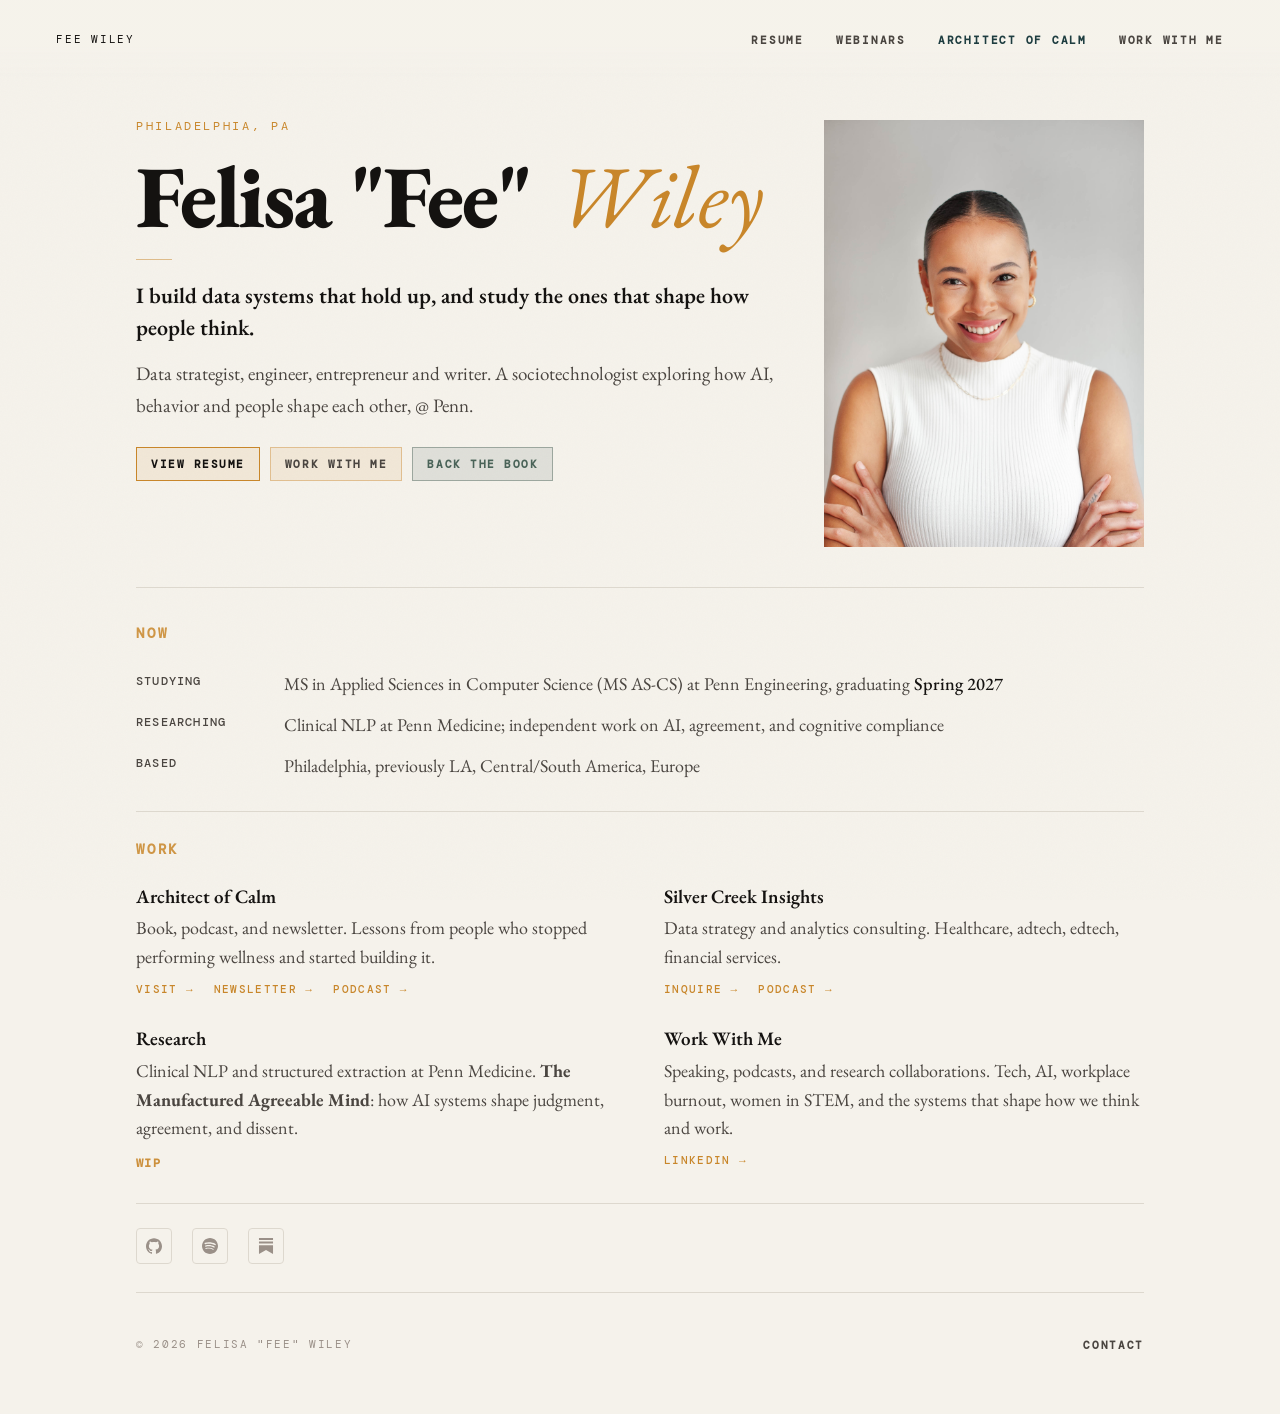
==== index.html @ a9750bcd "Update education to MS AS-CS, Spring 2027 Co-authored-by: Felisa Wiley <felisawiley@users.noreply.gi" ====
<!DOCTYPE html>
<html lang="en">
<head>
<!-- Google tag (gtag.js) -->
<script async src="https://www.googletagmanager.com/gtag/js?id=G-91Y5TKY8RS"></script>
<script>
  window.dataLayer = window.dataLayer || [];
  function gtag(){dataLayer.push(arguments);}
  gtag('js', new Date());

  gtag('config', 'G-91Y5TKY8RS');
</script>
<meta charset="UTF-8">
<meta name="viewport" content="width=device-width, initial-scale=1.0">
<title>Felisa &quot;Fee&quot; Wiley | Data Engineer, Researcher &amp; Author</title>
<meta name="description" content="Felisa &quot;Fee&quot; Wiley builds data systems that hold up and studies how technology shapes judgment. Penn MCIT, clinical NLP research, Architect of Calm, and Silver Creek consulting.">
<meta property="og:site_name" content="Felisa &quot;Fee&quot; Wiley">
<meta property="og:title" content="Felisa &quot;Fee&quot; Wiley">
<meta property="og:description" content="Felisa &quot;Fee&quot; Wiley: data engineer, clinical AI researcher, and author of Architect of Calm. Resume, talks, consulting, and book updates.">
<meta property="og:type" content="website">
<meta property="og:url" content="https://feewiley.co/">
<meta property="og:image" content="https://feewiley.co/assets/images/profile_pic.jpg">
<meta name="twitter:card" content="summary_large_image">
<meta name="twitter:title" content="Felisa &quot;Fee&quot; Wiley">
<meta name="twitter:description" content="Data engineer, clinical AI researcher, and author of Architect of Calm.">
<meta name="twitter:image" content="https://feewiley.co/assets/images/profile_pic.jpg">
<link rel="canonical" href="https://feewiley.co/">
<script>
  if (/\/index\.html$/i.test(location.pathname)) {
    location.replace(location.pathname.replace(/index\.html$/i, '/') + location.search + location.hash);
  }
</script>
<link rel="icon" href="assets/images/favicon.ico" type="image/x-icon">
<link rel="icon" href="assets/images/favicon-32x32.png" sizes="32x32" type="image/png">
<link rel="icon" href="assets/images/favicon-16x16.png" sizes="16x16" type="image/png">
<link rel="apple-touch-icon" href="assets/images/apple-touch-icon.png">
<link rel="icon" href="assets/images/android-chrome-192x192.png" sizes="192x192" type="image/png">
<link rel="icon" href="assets/images/android-chrome-512x512.png" sizes="512x512" type="image/png">
<link href="https://fonts.googleapis.com/css2?family=EB+Garamond:ital,wght@0,400;0,500;0,700;0,800;1,400;1,500&family=DM+Mono:wght@300;400;500&display=swap" rel="stylesheet">
<style>
:root {
  --bg:         #f5f2eb;
  --ink:        #141210;
  --ink-mid:    #4a4540;
  --ink-dim:    #9a9088;
  --amber:      #c8862a;
  --amber-dim:  #b07624;
  --rule:       #ddd8ce;
  --aoc-teal:   #1e3d40;
  --aoc-teal-mid: #2a5254;
  --aoc-cream:  #f0ebe0;
  --aoc-bridge: #4a6358;
}

* { margin: 0; padding: 0; box-sizing: border-box; }
html { scroll-behavior: smooth; }

body {
  background: var(--bg);
  color: var(--ink);
  font-family: 'EB Garamond', serif;
  min-height: 100vh;
}

/* grain */
body::before {
  content: '';
  position: fixed;
  inset: 0;
  background-image: url("data:image/svg+xml,%3Csvg xmlns='http://www.w3.org/2000/svg' width='200' height='200'%3E%3Cfilter id='n'%3E%3CfeTurbulence type='fractalNoise' baseFrequency='0.8' numOctaves='4' stitchTiles='stitch'/%3E%3C/filter%3E%3Crect width='200' height='200' filter='url(%23n)' opacity='0.025'/%3E%3C/svg%3E");
  pointer-events: none;
  z-index: 0;
}

/* ── LAYOUT ── */
.container {
  position: relative;
  z-index: 1;
  max-width: 1120px;
  margin: 0 auto;
  padding: 0 56px;
}

/* ── HERO GRID ── */
.hero-grid {
  display: grid;
  grid-template-columns: 1fr 320px;
  gap: 0 48px;
  align-items: start;
  padding: 120px 0 40px;
  animation: fadeUp 0.7s ease both;
}

.hero-left {
  display: flex;
  flex-direction: column;
}

.hero-right {
  align-self: start;
  padding-top: 0;
}

.hero-photo {
  width: 100%;
  aspect-ratio: 3 / 4;
  object-fit: cover;
  object-position: center top;
  display: block;
}

.hero-photo-caption {
  font-family: 'DM Mono', monospace;
  font-size: 18px;
  letter-spacing: 0.15em;
  text-transform: uppercase;
  color: var(--ink-dim);
  margin-top: 10px;
  opacity: 0.5;
}

/* ── NAV ── */
nav {
  position: fixed;
  top: 0; left: 0; right: 0;
  z-index: 100;
  padding: 28px 56px;
  display: flex;
  justify-content: space-between;
  align-items: center;
  background: linear-gradient(to bottom, rgba(245,242,235,0.95) 60%, transparent);
}

.nav-name {
  font-family: 'DM Mono', monospace;
  font-size: 11px;
  letter-spacing: 0.16em;
  text-transform: uppercase;
  color: var(--ink);
  text-decoration: none;
}

.nav-links {
  display: flex;
  gap: 32px;
  list-style: none;
  align-items: center;
}

.nav-links a {
  font-family: 'DM Mono', monospace;
  font-size: 11px;
  letter-spacing: 0.16em;
  text-transform: uppercase;
  color: var(--ink-mid);
  font-weight: 600;
  text-decoration: none;
  transition: color 0.2s;
}

.nav-links a:hover,
.nav-links a.active { color: var(--amber); }

.nav-links a.nav-aoc {
  color: var(--aoc-teal);
  font-weight: 600;
}

.nav-links a.nav-aoc:hover {
  color: var(--aoc-teal);
}

/* ── HERO ── */


.hero-greeting {
  font-family: 'DM Mono', monospace;
  font-size: 12px;
  letter-spacing: 0.22em;
  text-transform: uppercase;
  color: var(--amber);
  margin-bottom: 24px;
  margin-top: 0;
  line-height: 1;
}

.hero-name {
  font-size: clamp(56px, 8vw, 88px);
  font-weight: 800;
  line-height: 0.9;
  letter-spacing: -0.025em;
  color: var(--ink);
}

.hero-name em {
  display: inline;
  font-weight: 400;
  font-style: italic;
  color: var(--amber);
  margin-left: 0.08em;
  letter-spacing: 0;
}

.hero-rule {
  width: 36px;
  height: 1px;
  background: var(--amber);
  opacity: 0.5;
  margin: 24px 0 20px;
}

.hero-tagline {
  font-size: 22px;
  font-weight: 600;
  line-height: 1.45;
  color: var(--ink);
  max-width: 640px;
  margin-bottom: 14px;
}

.hero-bio {
  font-size: 19px;
  line-height: 1.7;
  color: var(--ink-mid);
  max-width: 680px;
  margin-bottom: 0;
}

.hero-cta {
  display: flex;
  gap: 10px;
  margin-top: 24px;
  flex-wrap: wrap;
  align-items: center;
}

@media (min-width: 880px) {
  .hero-cta { flex-wrap: nowrap; }
}

.hero-btn {
  font-family: 'DM Mono', monospace;
  font-size: 11px;
  font-weight: 600;
  letter-spacing: 0.14em;
  text-transform: uppercase;
  text-decoration: none;
  padding: 9px 14px;
  white-space: nowrap;
  flex-shrink: 0;
  border: 1px solid rgba(200, 134, 42, 0.4);
  background: rgba(200, 134, 42, 0.1);
  color: var(--ink-mid);
  box-shadow: none;
  transition: border-color 0.2s, color 0.2s, background 0.2s, box-shadow 0.2s;
}

.hero-btn-primary {
  border-color: var(--amber);
  color: var(--ink);
}

.hero-btn:not(.hero-btn-aoc):hover {
  background: var(--amber);
  border-color: var(--amber);
  color: var(--bg);
  box-shadow: 0 3px 14px rgba(200, 134, 42, 0.28);
}

.hero-btn-primary:hover {
  background: var(--amber-dim);
  border-color: var(--amber-dim);
  color: var(--bg);
  box-shadow: 0 3px 14px rgba(200, 134, 42, 0.32);
}

.hero-btn-aoc {
  border-color: rgba(74, 99, 88, 0.45);
  background: rgba(30, 61, 64, 0.1);
  color: var(--aoc-bridge);
}

.hero-btn-aoc:hover {
  background: var(--aoc-teal);
  border-color: var(--aoc-teal);
  color: var(--aoc-cream);
  box-shadow: 0 3px 14px rgba(30, 61, 64, 0.35);
}

.work-wip {
  font-family: 'DM Mono', monospace;
  font-size: 12px;
  letter-spacing: 0.12em;
  text-transform: uppercase;
  color: var(--amber);
  font-weight: 600;
  margin-top: 12px;
  opacity: 0.9;
}

/* ── SECTION ── */
section {
  position: relative;
  z-index: 1;
  padding: 28px 0;
  border-top: 1px solid var(--rule);
  animation: fadeUp 0.7s 0.15s ease both;
}

section#now {
  padding-top: 36px;
  padding-bottom: 32px;
}

.section-label {
  font-family: 'DM Mono', monospace;
  font-size: 14px;
  font-weight: 700;
  letter-spacing: 0.2em;
  text-transform: uppercase;
  color: var(--amber);
  margin-bottom: 28px;
  opacity: 0.85;
}

/* ── WORK ── */
.work-grid {
  display: grid;
  grid-template-columns: 1fr 1fr;
  gap: 32px 48px;
}

.work-item {}

.work-title {
  font-size: 19px;
  font-weight: 600;
  color: var(--ink);
  margin-bottom: 6px;
  line-height: 1.2;
}

.work-desc {
  font-size: 18px;
  color: var(--ink-mid);
  line-height: 1.6;
}

.work-links {
  display: flex;
  gap: 20px;
  margin-top: 10px;
  flex-wrap: wrap;
}

.work-link {
  font-family: 'DM Mono', monospace;
  font-size: 11px;
  letter-spacing: 0.12em;
  text-transform: uppercase;
  color: var(--amber);
  text-decoration: none;
  font-weight: 500;
  transition: opacity 0.2s;
}

.work-link:hover { opacity: 0.7; }

.work-bullets {
  list-style: none;
  margin-top: 10px;
  display: flex;
  flex-direction: column;
  gap: 5px;
}

.work-bullets li {
  font-size: 16px;
  line-height: 1.45;
  color: var(--ink-mid);
  display: flex;
  gap: 10px;
}

.work-bullets li::before {
  content: '—';
  color: var(--amber);
  opacity: 0.5;
  flex-shrink: 0;
  font-family: 'DM Mono', monospace;
  font-size: 11px;
  padding-top: 2px;
}

.work-social {
  margin-top: 28px;
  padding-top: 24px;
  border-top: 1px solid var(--rule);
}

/* ── SOCIAL ── */
.social-row {
  display: flex;
  gap: 20px;
  margin-top: 32px;
  align-items: center;
}

.social-link {
  display: flex;
  align-items: center;
  justify-content: center;
  width: 36px;
  height: 36px;
  border: 1px solid var(--rule);
  border-radius: 4px;
  color: var(--ink-dim);
  text-decoration: none;
  transition: border-color 0.2s, color 0.2s;
}

.social-link:hover {
  border-color: var(--amber);
  color: var(--amber);
}

.social-link svg {
  width: 16px;
  height: 16px;
  fill: currentColor;
}

/* ── NOW ── */
.now-list {
  list-style: none;
  display: flex;
  flex-direction: column;
  gap: 14px;
}

.now-list li {
  display: grid;
  grid-template-columns: 132px 1fr;
  gap: 16px;
  font-size: 18px;
  line-height: 1.5;
}

.now-key {
  font-family: 'DM Mono', monospace;
  font-size: 12px;
  letter-spacing: 0.1em;
  text-transform: uppercase;
  color: var(--ink-mid);
  font-weight: 500;
  padding-top: 2px;
}

.now-val { color: var(--ink-mid); }
.now-val strong { color: var(--ink); font-weight: 500; }

/* ── WRITING / PROJECTS ── */
.project-list {
  display: flex;
  flex-direction: column;
  gap: 0;
}

.project-item {
  display: flex;
  justify-content: space-between;
  align-items: baseline;
  padding: 16px 0;
  border-bottom: 1px solid var(--rule);
  text-decoration: none;
  transition: opacity 0.2s;
}

.project-item:first-child { border-top: 1px solid var(--rule); }
.project-item:hover { opacity: 0.6; }

.project-name {
  font-size: 18px;
  font-weight: 500;
  color: var(--ink);
}

.project-meta {
  font-family: 'DM Mono', monospace;
  font-size: 18px;
  letter-spacing: 0.15em;
  text-transform: uppercase;
  color: var(--ink-dim);
}

/* ── FOOTER ── */
footer {
  position: relative;
  z-index: 1;
  padding: 40px 0 60px;
  border-top: 1px solid var(--rule);
}

.footer-inner {
  display: flex;
  justify-content: space-between;
  align-items: center;
}

footer p {
  font-family: 'DM Mono', monospace;
  font-size: 11px;
  letter-spacing: 0.15em;
  text-transform: uppercase;
  color: var(--ink-dim);
}

.footer-links {
  display: flex;
  gap: 24px;
  list-style: none;
}

.footer-links a {
  font-family: 'DM Mono', monospace;
  font-size: 11px;
  letter-spacing: 0.15em;
  text-transform: uppercase;
  color: var(--ink-mid);
  font-weight: 600;
  text-decoration: none;
  transition: color 0.2s;
}

.footer-links a:hover { color: var(--amber); }

@keyframes fadeUp {
  from { opacity: 0; transform: translateY(14px); }
  to   { opacity: 1; transform: translateY(0); }
}

@media (max-width: 768px) {
  nav { padding: 20px 24px; }
  .nav-links { gap: 20px; flex-wrap: wrap; justify-content: flex-end; }
  .container { padding: 0 24px; }

  .hero-grid {
    grid-template-columns: 1fr;
    padding: 100px 0 32px;
    gap: 24px;
  }

  .hero-left { order: 1; }
  .hero-right { order: 2; width: 100%; padding-bottom: 0; }

  .hero-greeting { display: none; }

  .hero-photo {
    aspect-ratio: 4 / 3;
    object-position: center 15%;
  }

  .hero-cta {
    flex-wrap: wrap;
  }

  .work-grid { grid-template-columns: 1fr; gap: 24px; }
  .now-list li { grid-template-columns: 100px 1fr; }
  .footer-inner { flex-direction: column; gap: 16px; align-items: flex-start; }
}
</style>
</head>
<body>

<nav>
  <a href="/" class="nav-name">Fee Wiley</a>
  <ul class="nav-links">
    <li><a href="/resume/">Resume</a></li>
    <li><a href="/webinars/">Webinars</a></li>
    <li><a href="/aoc/" class="nav-aoc">Architect of Calm</a></li>
    <li><a href="/#with-me">Work With Me</a></li>
  </ul>
</nav>

<!-- HERO -->
<div class="container">
  <div class="hero-grid">

    <!-- LEFT: TEXT -->
    <div class="hero-left">
      <div class="hero-greeting">Philadelphia, PA</div>
      <h1 class="hero-name">Felisa "Fee" <em>Wiley</em></h1>
      <div class="hero-rule"></div>
      <p class="hero-tagline">I build data systems that hold up, and study the ones that shape how people think.</p>
      <p class="hero-bio">Data strategist, engineer, entrepreneur and writer. A sociotechnologist exploring how AI, behavior and people shape each other, @ Penn.</p>
      <div class="hero-cta">
        <a href="/resume/" class="hero-btn hero-btn-primary">View Resume</a>
        <a href="/#with-me" class="hero-btn">Work With Me</a>
        <a href="/aoc/" class="hero-btn hero-btn-aoc">Back the book</a>
      </div>
    </div>

    <!-- RIGHT: PHOTO -->
    <div class="hero-right">
      <img src="assets/images/profile_pic.jpg" alt="Fee Wiley" class="hero-photo">
    </div>

  </div>

  <!-- NOW -->
  <section id="now">
    <div class="section-label">Now</div>
    <ul class="now-list">
      <li>
        <span class="now-key">Studying</span>
        <span class="now-val">MS in Applied Sciences in Computer Science (MS AS-CS) at Penn Engineering, graduating <strong>Spring 2027</strong></span>
      </li>
      <li>
        <span class="now-key">Researching</span>
        <span class="now-val">Clinical NLP at Penn Medicine; independent work on AI, agreement, and cognitive compliance</span>
      </li>
      <li>
        <span class="now-key">Based</span>
        <span class="now-val">Philadelphia, previously LA, Central/South America, Europe</span>
      </li>
    </ul>
  </section>

  <!-- WORK -->
  <section id="work">
    <div class="section-label">Work</div>
    <div class="work-grid">

      <div class="work-item">
        <div class="work-title">Architect of Calm</div>
        <div class="work-desc">Book, podcast, and newsletter. Lessons from people who stopped performing wellness and started building it.</div>
        <div class="work-links">
          <a href="/aoc/" class="work-link">Visit →</a>
          <a href="https://pausepoint-newsletter.beehiiv.com/?utm_source=from-website&utm_medium=from-website&utm_campaign=from-website" class="work-link">Newsletter →</a>
          <a href="https://open.spotify.com/show/7gPqBgYccM6GZb5tQmeY8F?utm_source=from-website&utm_medium=from-website&utm_campaign=from-website" class="work-link">Podcast →</a>
        </div>
      </div>

      <div class="work-item">
        <div class="work-title">Silver Creek Insights</div>
        <div class="work-desc">Data strategy and analytics consulting. Healthcare, adtech, edtech, financial services.</div>
        <div class="work-links">
          <a href="mailto:fee@silvercreek.ai?subject=Silver%20Creek%20consulting%20inquiry" class="work-link">Inquire →</a>
          <a href="https://open.spotify.com/show/3a3idiNx3Rn1wFZ2iNgWkf?utm_source=from-website&utm_medium=from-website&utm_campaign=from-website" class="work-link">Podcast →</a>
        </div>
      </div>

      <div class="work-item">
        <div class="work-title">Research</div>
        <div class="work-desc">Clinical NLP and structured extraction at Penn Medicine. <strong>The Manufactured Agreeable Mind</strong>: how AI systems shape judgment, agreement, and dissent.</div>
        <div class="work-wip">WIP</div>
      </div>

      <div class="work-item" id="with-me">
        <div class="work-title">Work With Me</div>
        <div class="work-desc">Speaking, podcasts, and research collaborations. Tech, AI, workplace burnout, women in STEM, and the systems that shape how we think and work.</div>
        <div class="work-links">
          <a href="https://www.linkedin.com/in/felisawiley/?utm_source=from-website&utm_medium=from-website&utm_campaign=from-website" class="work-link" target="_blank" rel="noopener">LinkedIn →</a>
        </div>
      </div>

    </div>

    <div class="work-social social-row">
      <!-- GitHub -->
      <a href="https://github.com/felisawiley?utm_source=from-website&utm_medium=from-website&utm_campaign=from-website" class="social-link" target="_blank" rel="noopener" title="GitHub">
        <svg viewBox="0 0 24 24" xmlns="http://www.w3.org/2000/svg"><path d="M12 .297c-6.63 0-12 5.373-12 12 0 5.303 3.438 9.8 8.205 11.385.6.113.82-.258.82-.577 0-.285-.01-1.04-.015-2.04-3.338.724-4.042-1.61-4.042-1.61C4.422 18.07 3.633 17.7 3.633 17.7c-1.087-.744.084-.729.084-.729 1.205.084 1.838 1.236 1.838 1.236 1.07 1.835 2.809 1.305 3.495.998.108-.776.417-1.305.76-1.605-2.665-.3-5.466-1.332-5.466-5.93 0-1.31.465-2.38 1.235-3.22-.135-.303-.54-1.523.105-3.176 0 0 1.005-.322 3.3 1.23.96-.267 1.98-.399 3-.405 1.02.006 2.04.138 3 .405 2.28-1.552 3.285-1.23 3.285-1.23.645 1.653.24 2.873.12 3.176.765.84 1.23 1.91 1.23 3.22 0 4.61-2.805 5.625-5.475 5.92.42.36.81 1.096.81 2.22 0 1.606-.015 2.896-.015 3.286 0 .315.21.69.825.57C20.565 22.092 24 17.592 24 12.297c0-6.627-5.373-12-12-12"/></svg>
      </a>
      <!-- Podcast -->
      <a href="https://open.spotify.com/show/7gPqBgYccM6GZb5tQmeY8F?utm_source=from-website&utm_medium=from-website&utm_campaign=from-website" class="social-link" target="_blank" rel="noopener" title="Podcast">
        <svg viewBox="0 0 24 24" xmlns="http://www.w3.org/2000/svg"><path d="M12 0C5.4 0 0 5.4 0 12s5.4 12 12 12 12-5.4 12-12S18.66 0 12 0zm5.521 17.34c-.24.359-.66.48-1.021.24-2.82-1.74-6.36-2.101-10.561-1.141-.418.122-.779-.179-.899-.539-.12-.421.18-.78.54-.9 4.56-1.021 8.52-.6 11.64 1.32.42.18.479.659.301 1.02zm1.44-3.3c-.301.42-.841.6-1.262.3-3.239-1.98-8.159-2.58-11.939-1.38-.479.12-1.02-.12-1.14-.6-.12-.48.12-1.021.6-1.141C9.6 9.9 15 10.561 18.72 12.84c.361.181.54.78.241 1.2zm.12-3.36C15.24 8.4 8.82 8.16 5.16 9.301c-.6.179-1.2-.181-1.38-.721-.18-.601.18-1.2.72-1.381 4.26-1.26 11.28-1.02 15.721 1.621.539.3.719 1.02.419 1.56-.299.421-1.02.599-1.559.3z"/></svg>
      </a>
      <!-- Newsletter -->
      <a href="https://pausepoint-newsletter.beehiiv.com/?utm_source=from-website&utm_medium=from-website&utm_campaign=from-website" class="social-link" target="_blank" rel="noopener" title="Newsletter">
        <svg viewBox="0 0 24 24" xmlns="http://www.w3.org/2000/svg"><path d="M22.539 8.242H1.46V5.406h21.08v2.836zM1.46 10.812V24L12 18.11 22.54 24V10.812H1.46zM22.54 0H1.46v2.836h21.08V0z"/></svg>
      </a>
    </div>
  </section>

</div>

<div class="container">
  <footer>
    <div class="footer-inner">
      <p>© 2026 Felisa "Fee" Wiley</p>
      <ul class="footer-links">
        <li><a href="mailto:felisawiley@gmail.com?subject=Website%20inquiry">Contact</a></li>
      </ul>
    </div>
  </footer>
</div>

</body>
</html>
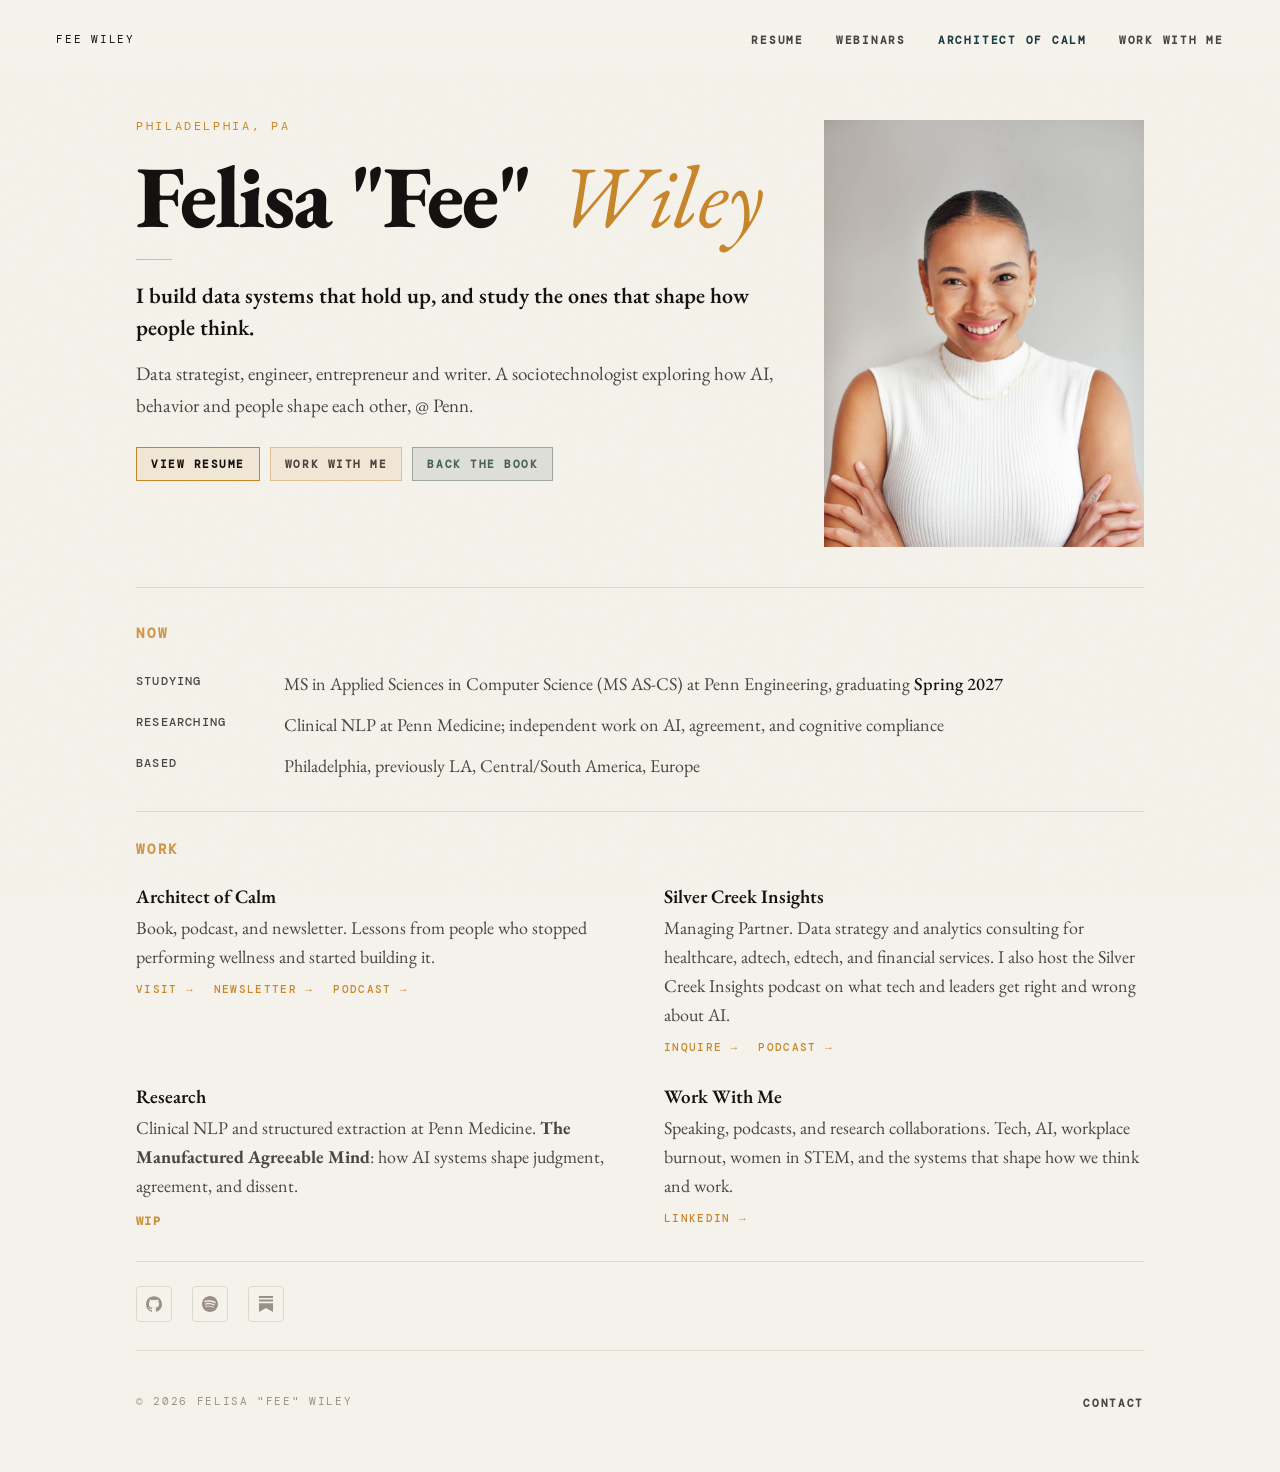
==== commit af331e96: "Update Silver Creek Insights description Co-authored-by: Felisa Wiley <felisawiley@users.noreply.git" ====
--- a/index.html
+++ b/index.html
@@ -643,9 +643,9 @@
 
       <div class="work-item">
         <div class="work-title">Silver Creek Insights</div>
-        <div class="work-desc">Data strategy and analytics consulting. Healthcare, adtech, edtech, financial services.</div>
+        <div class="work-desc">Managing Partner. Data strategy and analytics consulting for healthcare, adtech, edtech, and financial services. I also host the Silver Creek Insights podcast on what tech and leaders get right and wrong about AI.</div>
         <div class="work-links">
-          <a href="mailto:fee@silvercreek.ai?subject=Silver%20Creek%20consulting%20inquiry" class="work-link">Inquire →</a>
+          <a href="mailto:fee@silvercreek.ai" class="work-link">Inquire →</a>
           <a href="https://open.spotify.com/show/3a3idiNx3Rn1wFZ2iNgWkf?utm_source=from-website&utm_medium=from-website&utm_campaign=from-website" class="work-link">Podcast →</a>
         </div>
       </div>
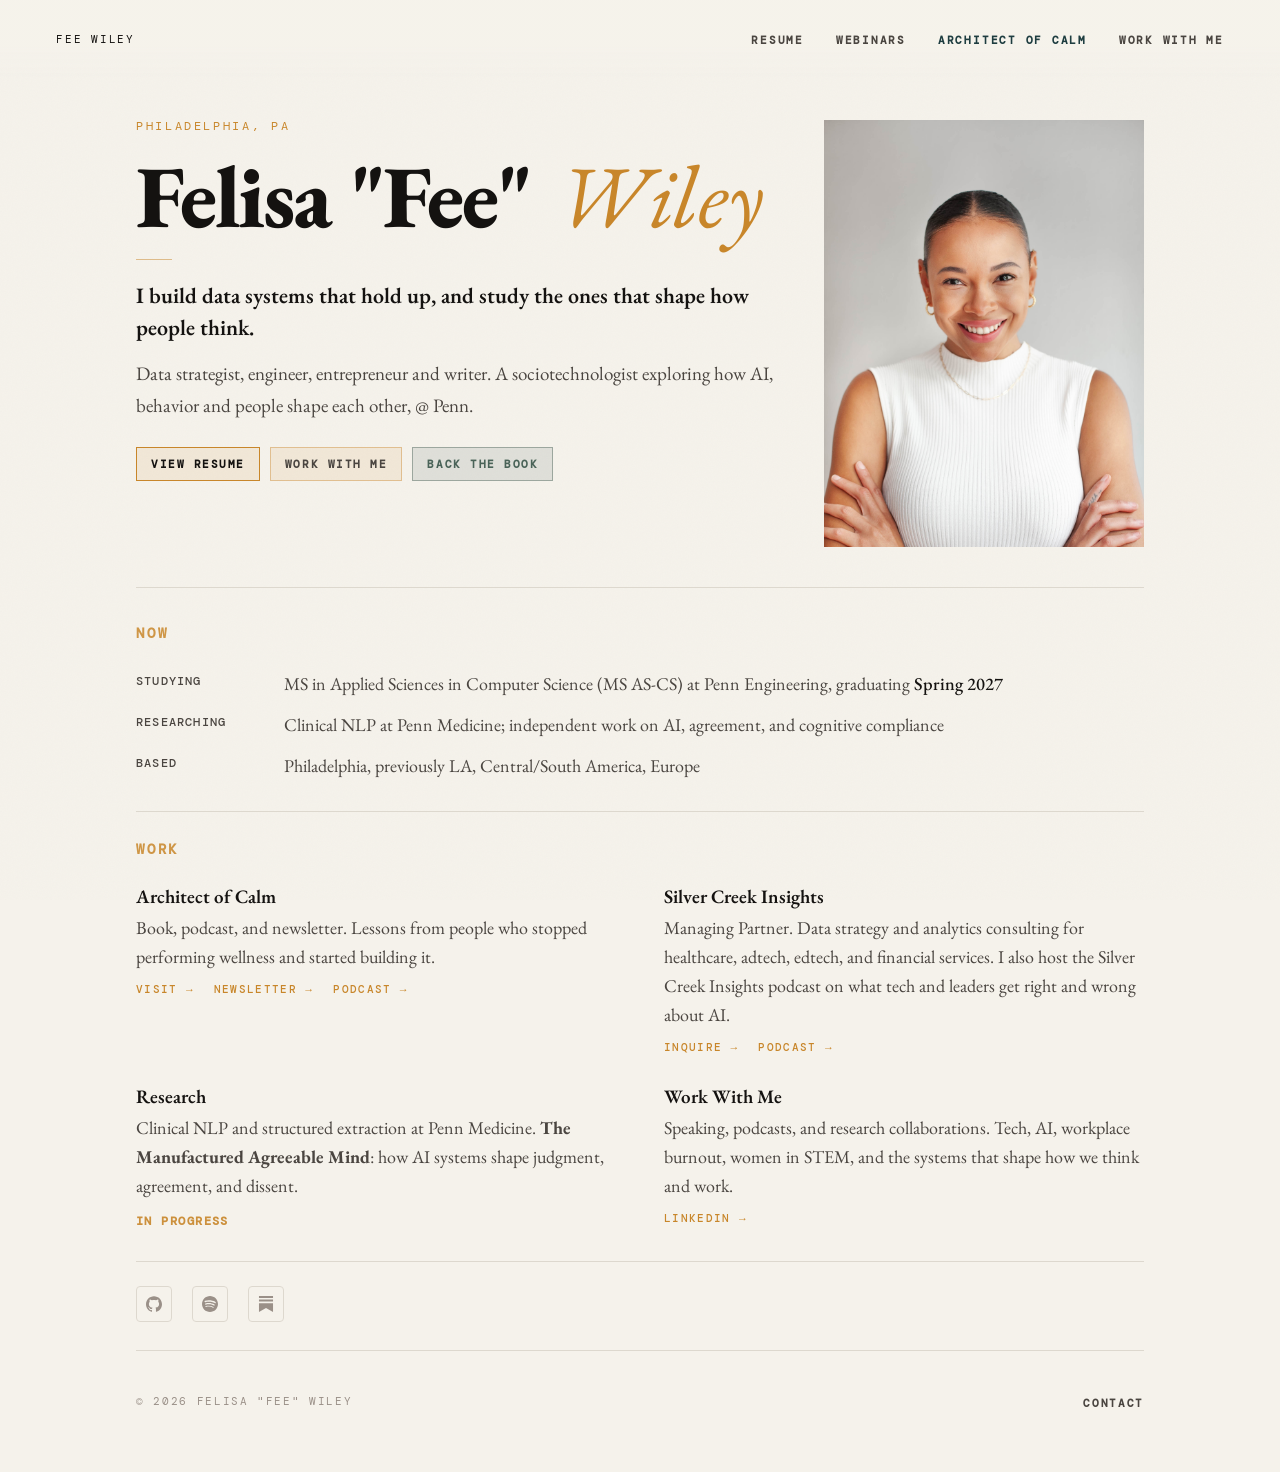
==== commit d8723c90: "Change WIP to In progress Co-authored-by: Felisa Wiley <felisawiley@users.noreply.github.com>" ====
--- a/index.html
+++ b/index.html
@@ -653,7 +653,7 @@
       <div class="work-item">
         <div class="work-title">Research</div>
         <div class="work-desc">Clinical NLP and structured extraction at Penn Medicine. <strong>The Manufactured Agreeable Mind</strong>: how AI systems shape judgment, agreement, and dissent.</div>
-        <div class="work-wip">WIP</div>
+        <div class="work-wip">In progress</div>
       </div>
 
       <div class="work-item" id="with-me">
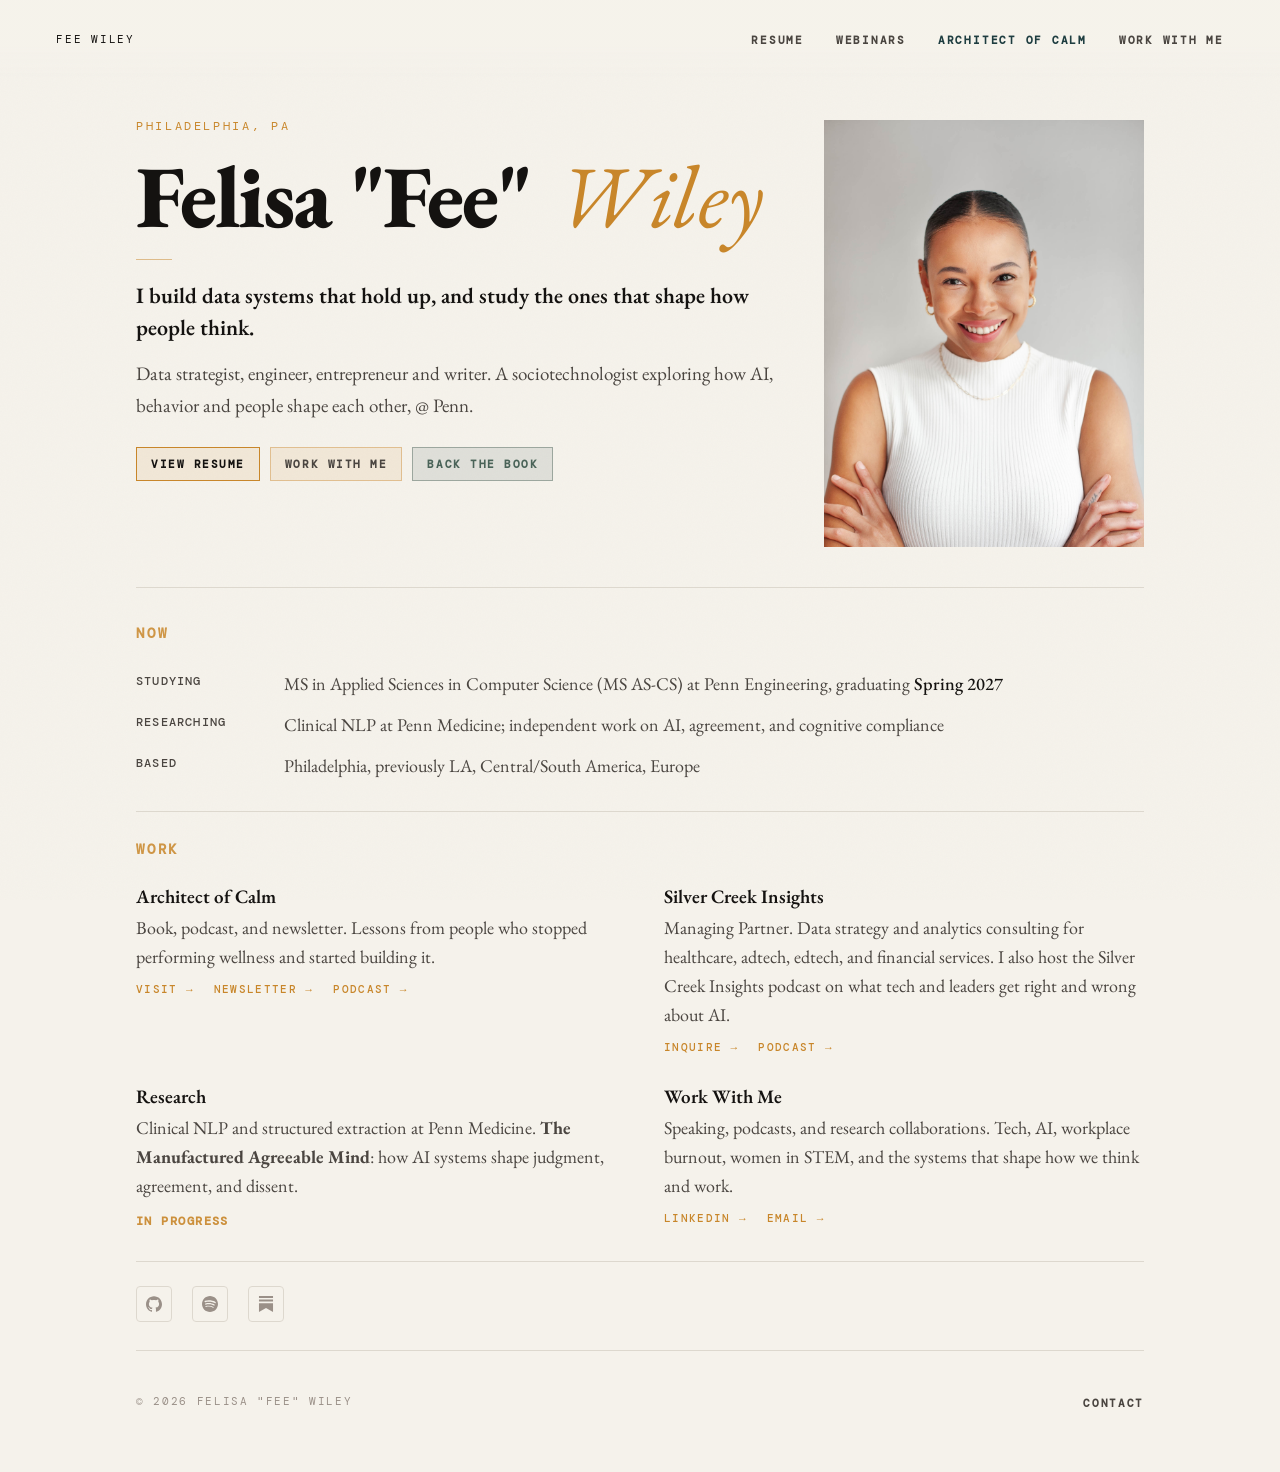
==== commit 3e7aae8f: "Add Email link to Work With Me section Co-authored-by: Felisa Wiley <felisawiley@users.noreply.githu" ====
--- a/index.html
+++ b/index.html
@@ -661,6 +661,7 @@
         <div class="work-desc">Speaking, podcasts, and research collaborations. Tech, AI, workplace burnout, women in STEM, and the systems that shape how we think and work.</div>
         <div class="work-links">
           <a href="https://www.linkedin.com/in/felisawiley/?utm_source=from-website&utm_medium=from-website&utm_campaign=from-website" class="work-link" target="_blank" rel="noopener">LinkedIn →</a>
+          <a href="mailto:fee@silvercreek.ai" class="work-link">Email →</a>
         </div>
       </div>
 
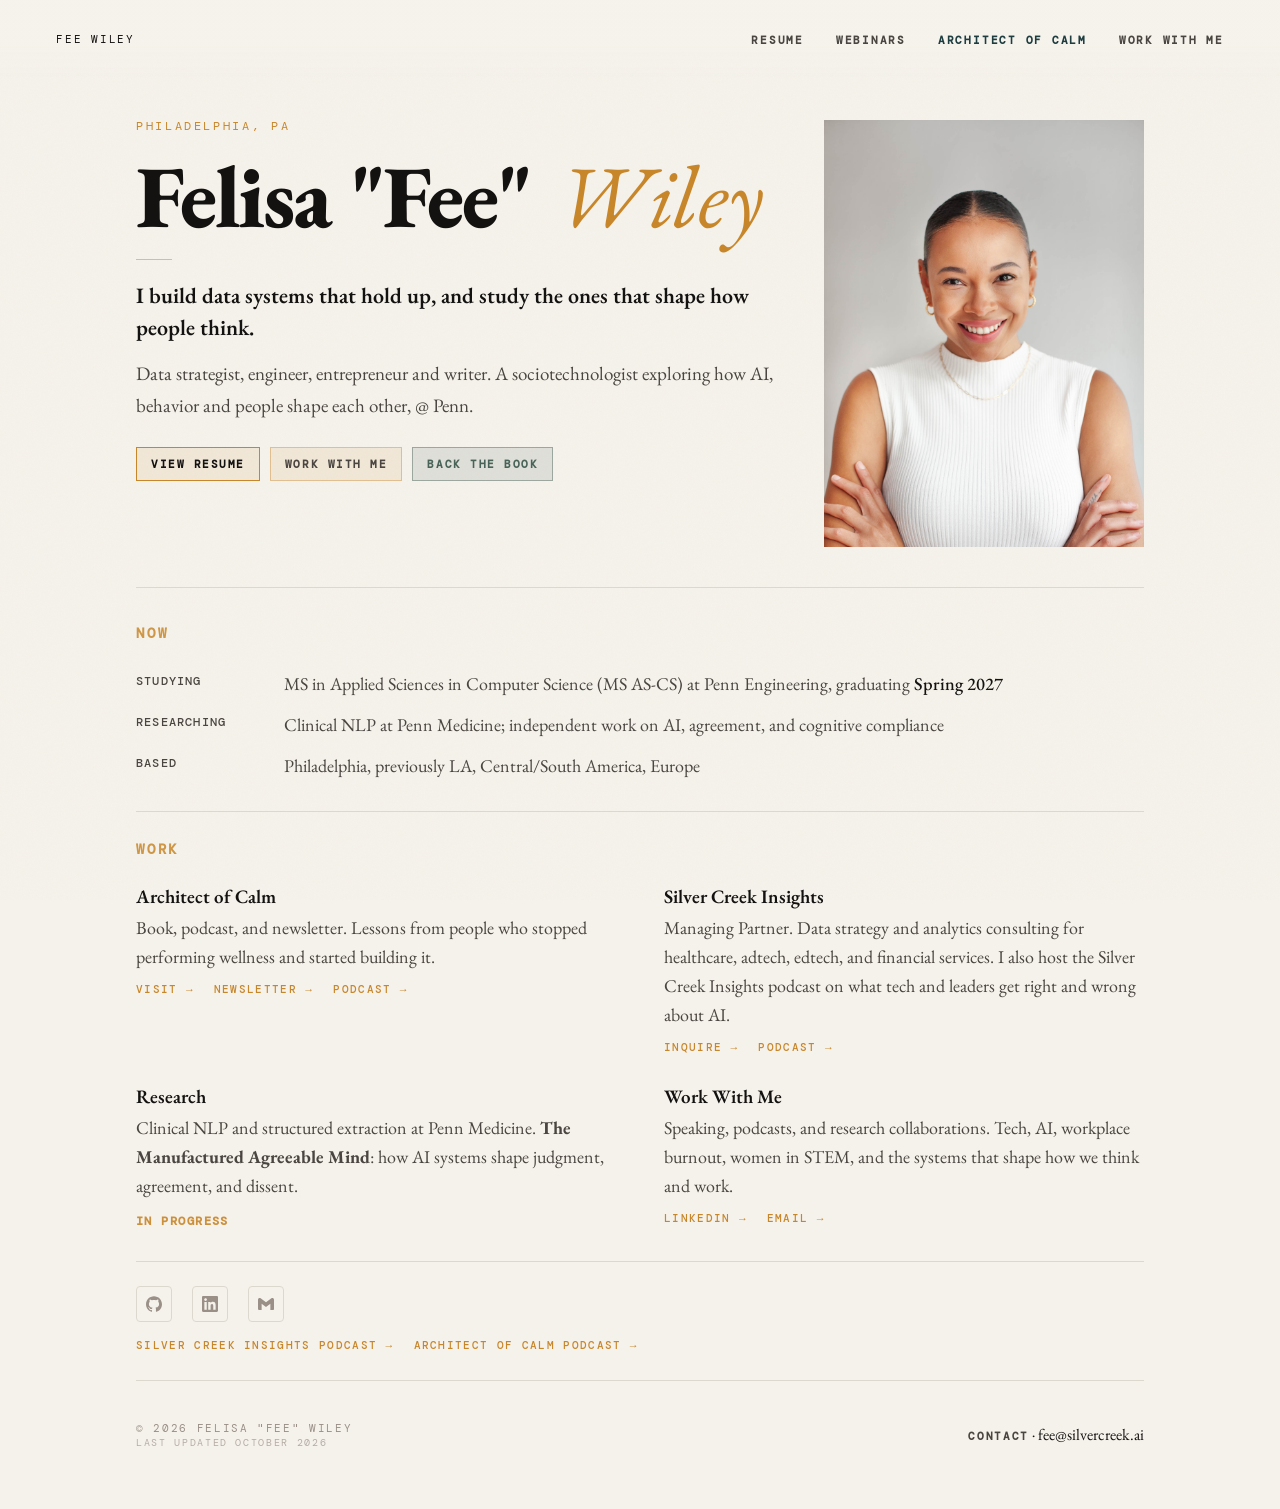
==== commit d67dc944: "Update icon row and footer with new links and info Co-authored-by: Felisa Wiley <felisawiley@users.n" ====
--- a/index.html
+++ b/index.html
@@ -669,17 +669,21 @@
 
     <div class="work-social social-row">
       <!-- GitHub -->
-      <a href="https://github.com/felisawiley?utm_source=from-website&utm_medium=from-website&utm_campaign=from-website" class="social-link" target="_blank" rel="noopener" title="GitHub">
+      <a href="https://github.com/felisawiley" class="social-link" target="_blank" rel="noopener" title="GitHub">
         <svg viewBox="0 0 24 24" xmlns="http://www.w3.org/2000/svg"><path d="M12 .297c-6.63 0-12 5.373-12 12 0 5.303 3.438 9.8 8.205 11.385.6.113.82-.258.82-.577 0-.285-.01-1.04-.015-2.04-3.338.724-4.042-1.61-4.042-1.61C4.422 18.07 3.633 17.7 3.633 17.7c-1.087-.744.084-.729.084-.729 1.205.084 1.838 1.236 1.838 1.236 1.07 1.835 2.809 1.305 3.495.998.108-.776.417-1.305.76-1.605-2.665-.3-5.466-1.332-5.466-5.93 0-1.31.465-2.38 1.235-3.22-.135-.303-.54-1.523.105-3.176 0 0 1.005-.322 3.3 1.23.96-.267 1.98-.399 3-.405 1.02.006 2.04.138 3 .405 2.28-1.552 3.285-1.23 3.285-1.23.645 1.653.24 2.873.12 3.176.765.84 1.23 1.91 1.23 3.22 0 4.61-2.805 5.625-5.475 5.92.42.36.81 1.096.81 2.22 0 1.606-.015 2.896-.015 3.286 0 .315.21.69.825.57C20.565 22.092 24 17.592 24 12.297c0-6.627-5.373-12-12-12"/></svg>
       </a>
-      <!-- Podcast -->
-      <a href="https://open.spotify.com/show/7gPqBgYccM6GZb5tQmeY8F?utm_source=from-website&utm_medium=from-website&utm_campaign=from-website" class="social-link" target="_blank" rel="noopener" title="Podcast">
-        <svg viewBox="0 0 24 24" xmlns="http://www.w3.org/2000/svg"><path d="M12 0C5.4 0 0 5.4 0 12s5.4 12 12 12 12-5.4 12-12S18.66 0 12 0zm5.521 17.34c-.24.359-.66.48-1.021.24-2.82-1.74-6.36-2.101-10.561-1.141-.418.122-.779-.179-.899-.539-.12-.421.18-.78.54-.9 4.56-1.021 8.52-.6 11.64 1.32.42.18.479.659.301 1.02zm1.44-3.3c-.301.42-.841.6-1.262.3-3.239-1.98-8.159-2.58-11.939-1.38-.479.12-1.02-.12-1.14-.6-.12-.48.12-1.021.6-1.141C9.6 9.9 15 10.561 18.72 12.84c.361.181.54.78.241 1.2zm.12-3.36C15.24 8.4 8.82 8.16 5.16 9.301c-.6.179-1.2-.181-1.38-.721-.18-.601.18-1.2.72-1.381 4.26-1.26 11.28-1.02 15.721 1.621.539.3.719 1.02.419 1.56-.299.421-1.02.599-1.559.3z"/></svg>
+      <!-- LinkedIn -->
+      <a href="https://www.linkedin.com/in/felisawiley" class="social-link" target="_blank" rel="noopener" title="LinkedIn">
+        <svg viewBox="0 0 24 24" xmlns="http://www.w3.org/2000/svg"><path d="M20.447 20.452h-3.554v-5.569c0-1.328-.027-3.037-1.852-3.037-1.853 0-2.136 1.445-2.136 2.939v5.667H9.351V9h3.414v1.561h.046c.477-.9 1.637-1.85 3.37-1.85 3.601 0 4.267 2.37 4.267 5.455v6.286zM5.337 7.433c-1.144 0-2.063-.926-2.063-2.065 0-1.138.92-2.063 2.063-2.063 1.14 0 2.064.925 2.064 2.063 0 1.139-.925 2.065-2.064 2.065zm1.782 13.019H3.555V9h3.564v11.452zM22.225 0H1.771C.792 0 0 .774 0 1.729v20.542C0 23.227.792 24 1.771 24h20.451C23.2 24 24 23.227 24 22.271V1.729C24 .774 23.2 0 22.222 0h.003z"/></svg>
       </a>
-      <!-- Newsletter -->
-      <a href="https://pausepoint-newsletter.beehiiv.com/?utm_source=from-website&utm_medium=from-website&utm_campaign=from-website" class="social-link" target="_blank" rel="noopener" title="Newsletter">
-        <svg viewBox="0 0 24 24" xmlns="http://www.w3.org/2000/svg"><path d="M22.539 8.242H1.46V5.406h21.08v2.836zM1.46 10.812V24L12 18.11 22.54 24V10.812H1.46zM22.54 0H1.46v2.836h21.08V0z"/></svg>
+      <!-- Email -->
+      <a href="mailto:fee@silvercreek.ai" class="social-link" title="Email">
+        <svg viewBox="0 0 24 24" xmlns="http://www.w3.org/2000/svg"><path d="M24 5.457v13.909c0 .904-.732 1.636-1.636 1.636h-3.819V11.73L12 16.64l-6.545-4.91v9.273H1.636A1.636 1.636 0 0 1 0 19.366V5.457c0-2.023 2.309-3.178 3.927-1.964L5.455 4.64 12 9.548l6.545-4.91 1.528-1.145C21.69 2.28 24 3.434 24 5.457z"/></svg>
       </a>
+    </div>
+    <div class="work-links" style="margin-top: 16px;">
+      <a href="https://open.spotify.com/show/3a3idiNx3Rn1wFZ2iNgWkf" class="work-link" target="_blank" rel="noopener">Silver Creek Insights Podcast →</a>
+      <a href="https://open.spotify.com/show/7gPqBgYccM6GZb5tQmeY8F" class="work-link" target="_blank" rel="noopener">Architect of Calm Podcast →</a>
     </div>
   </section>
 
@@ -688,9 +692,9 @@
 <div class="container">
   <footer>
     <div class="footer-inner">
-      <p>© 2026 Felisa "Fee" Wiley</p>
+      <p>© 2026 Felisa "Fee" Wiley<br><span style="font-size: 10px; opacity: 0.7;">Last updated October 2026</span></p>
       <ul class="footer-links">
-        <li><a href="mailto:felisawiley@gmail.com?subject=Website%20inquiry">Contact</a></li>
+        <li><a href="mailto:fee@silvercreek.ai">Contact</a> · fee@silvercreek.ai</li>
       </ul>
     </div>
   </footer>
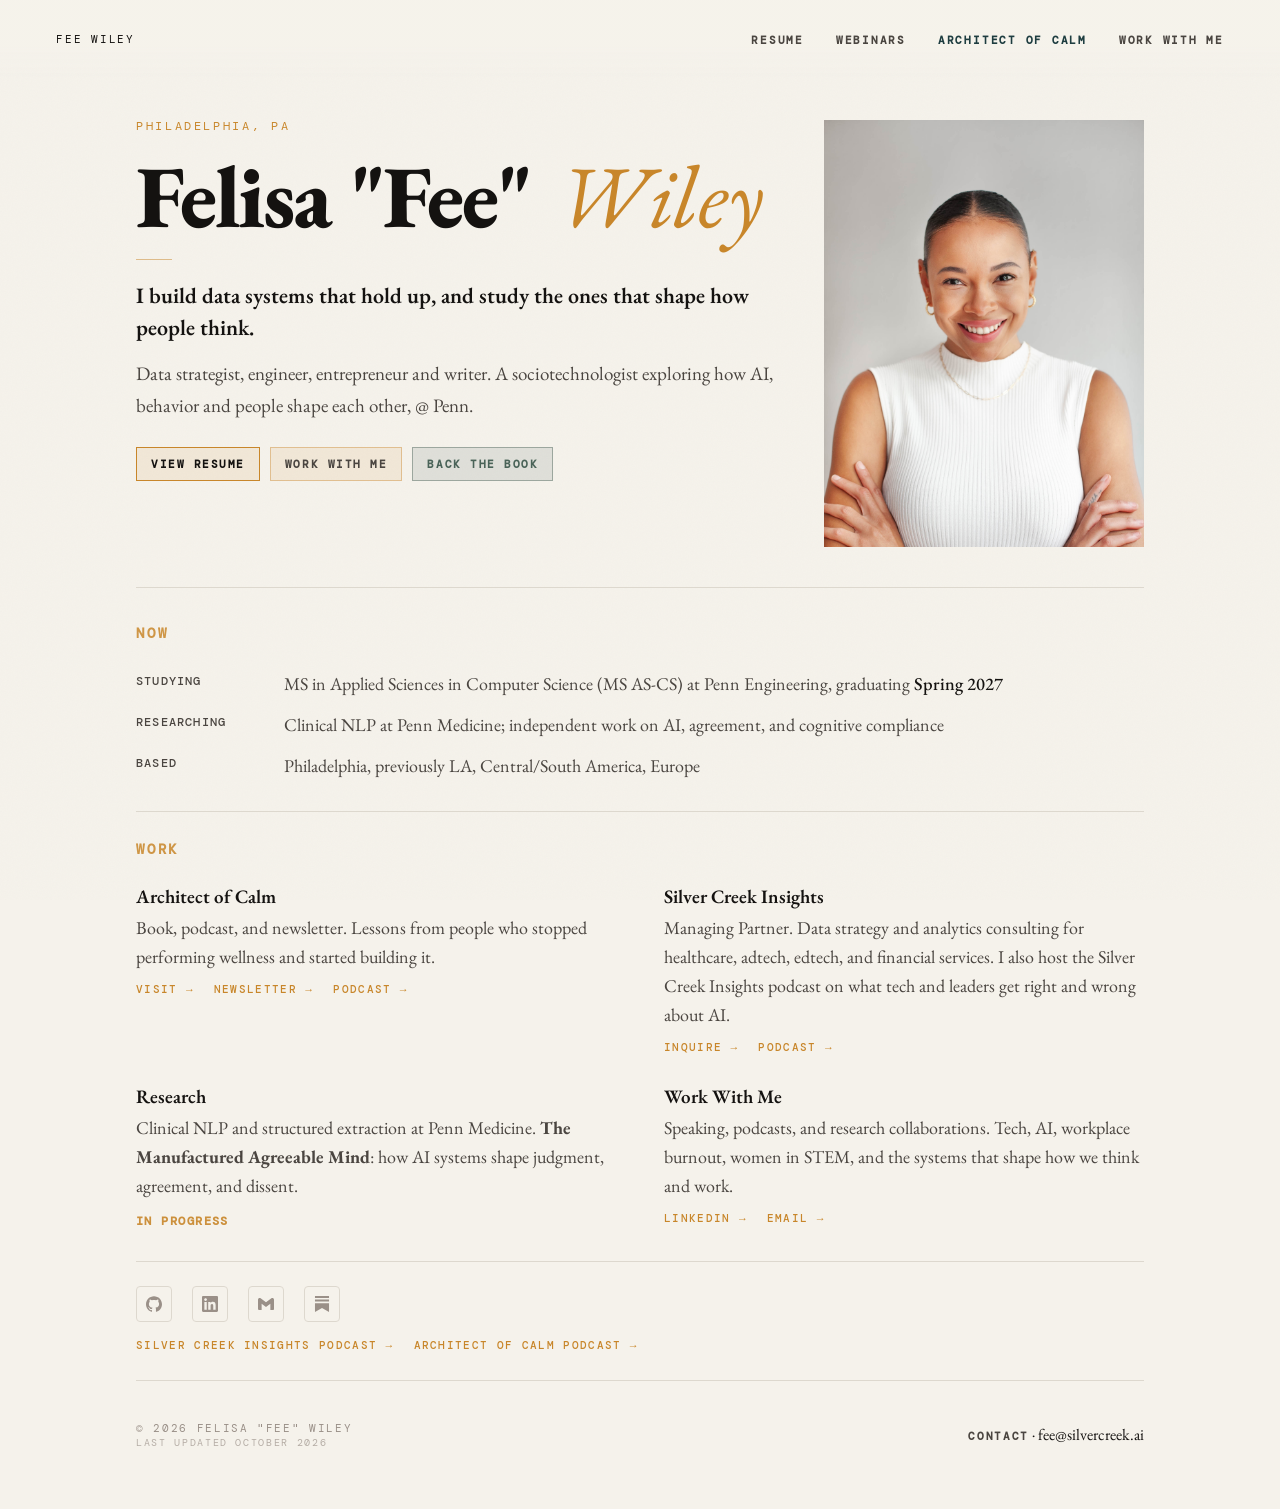
==== commit c488bf26: "Update newsletter links to Substack Co-authored-by: Felisa Wiley <felisawiley@users.noreply.github.c" ====
--- a/index.html
+++ b/index.html
@@ -636,7 +636,7 @@
         <div class="work-desc">Book, podcast, and newsletter. Lessons from people who stopped performing wellness and started building it.</div>
         <div class="work-links">
           <a href="/aoc/" class="work-link">Visit →</a>
-          <a href="https://pausepoint-newsletter.beehiiv.com/?utm_source=from-website&utm_medium=from-website&utm_campaign=from-website" class="work-link">Newsletter →</a>
+          <a href="https://felisawiley.substack.com/" class="work-link" target="_blank" rel="noopener">Newsletter →</a>
           <a href="https://open.spotify.com/show/7gPqBgYccM6GZb5tQmeY8F?utm_source=from-website&utm_medium=from-website&utm_campaign=from-website" class="work-link">Podcast →</a>
         </div>
       </div>
@@ -680,6 +680,10 @@
       <a href="mailto:fee@silvercreek.ai" class="social-link" title="Email">
         <svg viewBox="0 0 24 24" xmlns="http://www.w3.org/2000/svg"><path d="M24 5.457v13.909c0 .904-.732 1.636-1.636 1.636h-3.819V11.73L12 16.64l-6.545-4.91v9.273H1.636A1.636 1.636 0 0 1 0 19.366V5.457c0-2.023 2.309-3.178 3.927-1.964L5.455 4.64 12 9.548l6.545-4.91 1.528-1.145C21.69 2.28 24 3.434 24 5.457z"/></svg>
       </a>
+      <!-- Newsletter -->
+      <a href="https://felisawiley.substack.com/" class="social-link" target="_blank" rel="noopener" title="Newsletter">
+        <svg viewBox="0 0 24 24" xmlns="http://www.w3.org/2000/svg"><path d="M22.539 8.242H1.46V5.406h21.08v2.836zM1.46 10.812V24L12 18.11 22.54 24V10.812H1.46zM22.54 0H1.46v2.836h21.08V0z"/></svg>
+      </a>
     </div>
     <div class="work-links" style="margin-top: 16px;">
       <a href="https://open.spotify.com/show/3a3idiNx3Rn1wFZ2iNgWkf" class="work-link" target="_blank" rel="noopener">Silver Creek Insights Podcast →</a>
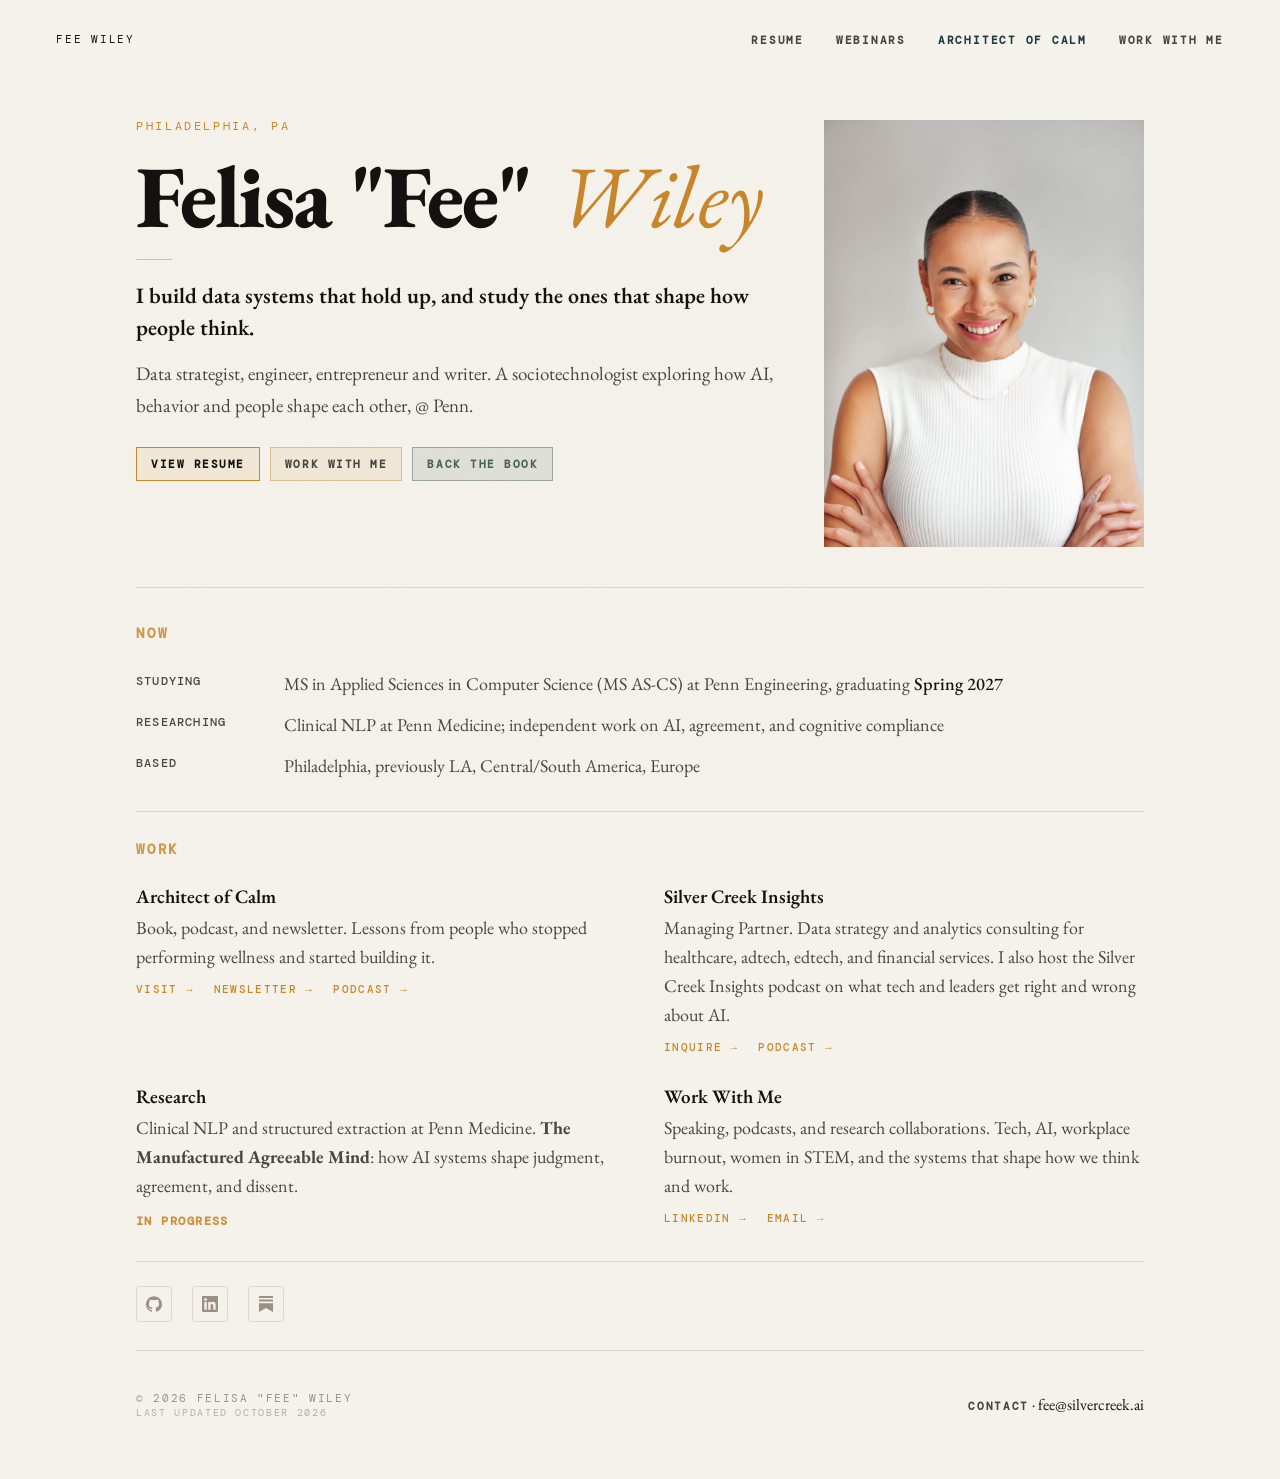
==== commit 7e281fcb: "Remove email icon and podcast text links from icon row Co-authored-by: Felisa Wiley <felisawiley@use" ====
--- a/index.html
+++ b/index.html
@@ -676,18 +676,10 @@
       <a href="https://www.linkedin.com/in/felisawiley" class="social-link" target="_blank" rel="noopener" title="LinkedIn">
         <svg viewBox="0 0 24 24" xmlns="http://www.w3.org/2000/svg"><path d="M20.447 20.452h-3.554v-5.569c0-1.328-.027-3.037-1.852-3.037-1.853 0-2.136 1.445-2.136 2.939v5.667H9.351V9h3.414v1.561h.046c.477-.9 1.637-1.85 3.37-1.85 3.601 0 4.267 2.37 4.267 5.455v6.286zM5.337 7.433c-1.144 0-2.063-.926-2.063-2.065 0-1.138.92-2.063 2.063-2.063 1.14 0 2.064.925 2.064 2.063 0 1.139-.925 2.065-2.064 2.065zm1.782 13.019H3.555V9h3.564v11.452zM22.225 0H1.771C.792 0 0 .774 0 1.729v20.542C0 23.227.792 24 1.771 24h20.451C23.2 24 24 23.227 24 22.271V1.729C24 .774 23.2 0 22.222 0h.003z"/></svg>
       </a>
-      <!-- Email -->
-      <a href="mailto:fee@silvercreek.ai" class="social-link" title="Email">
-        <svg viewBox="0 0 24 24" xmlns="http://www.w3.org/2000/svg"><path d="M24 5.457v13.909c0 .904-.732 1.636-1.636 1.636h-3.819V11.73L12 16.64l-6.545-4.91v9.273H1.636A1.636 1.636 0 0 1 0 19.366V5.457c0-2.023 2.309-3.178 3.927-1.964L5.455 4.64 12 9.548l6.545-4.91 1.528-1.145C21.69 2.28 24 3.434 24 5.457z"/></svg>
-      </a>
       <!-- Newsletter -->
       <a href="https://felisawiley.substack.com/" class="social-link" target="_blank" rel="noopener" title="Newsletter">
         <svg viewBox="0 0 24 24" xmlns="http://www.w3.org/2000/svg"><path d="M22.539 8.242H1.46V5.406h21.08v2.836zM1.46 10.812V24L12 18.11 22.54 24V10.812H1.46zM22.54 0H1.46v2.836h21.08V0z"/></svg>
       </a>
-    </div>
-    <div class="work-links" style="margin-top: 16px;">
-      <a href="https://open.spotify.com/show/3a3idiNx3Rn1wFZ2iNgWkf" class="work-link" target="_blank" rel="noopener">Silver Creek Insights Podcast →</a>
-      <a href="https://open.spotify.com/show/7gPqBgYccM6GZb5tQmeY8F" class="work-link" target="_blank" rel="noopener">Architect of Calm Podcast →</a>
     </div>
   </section>
 
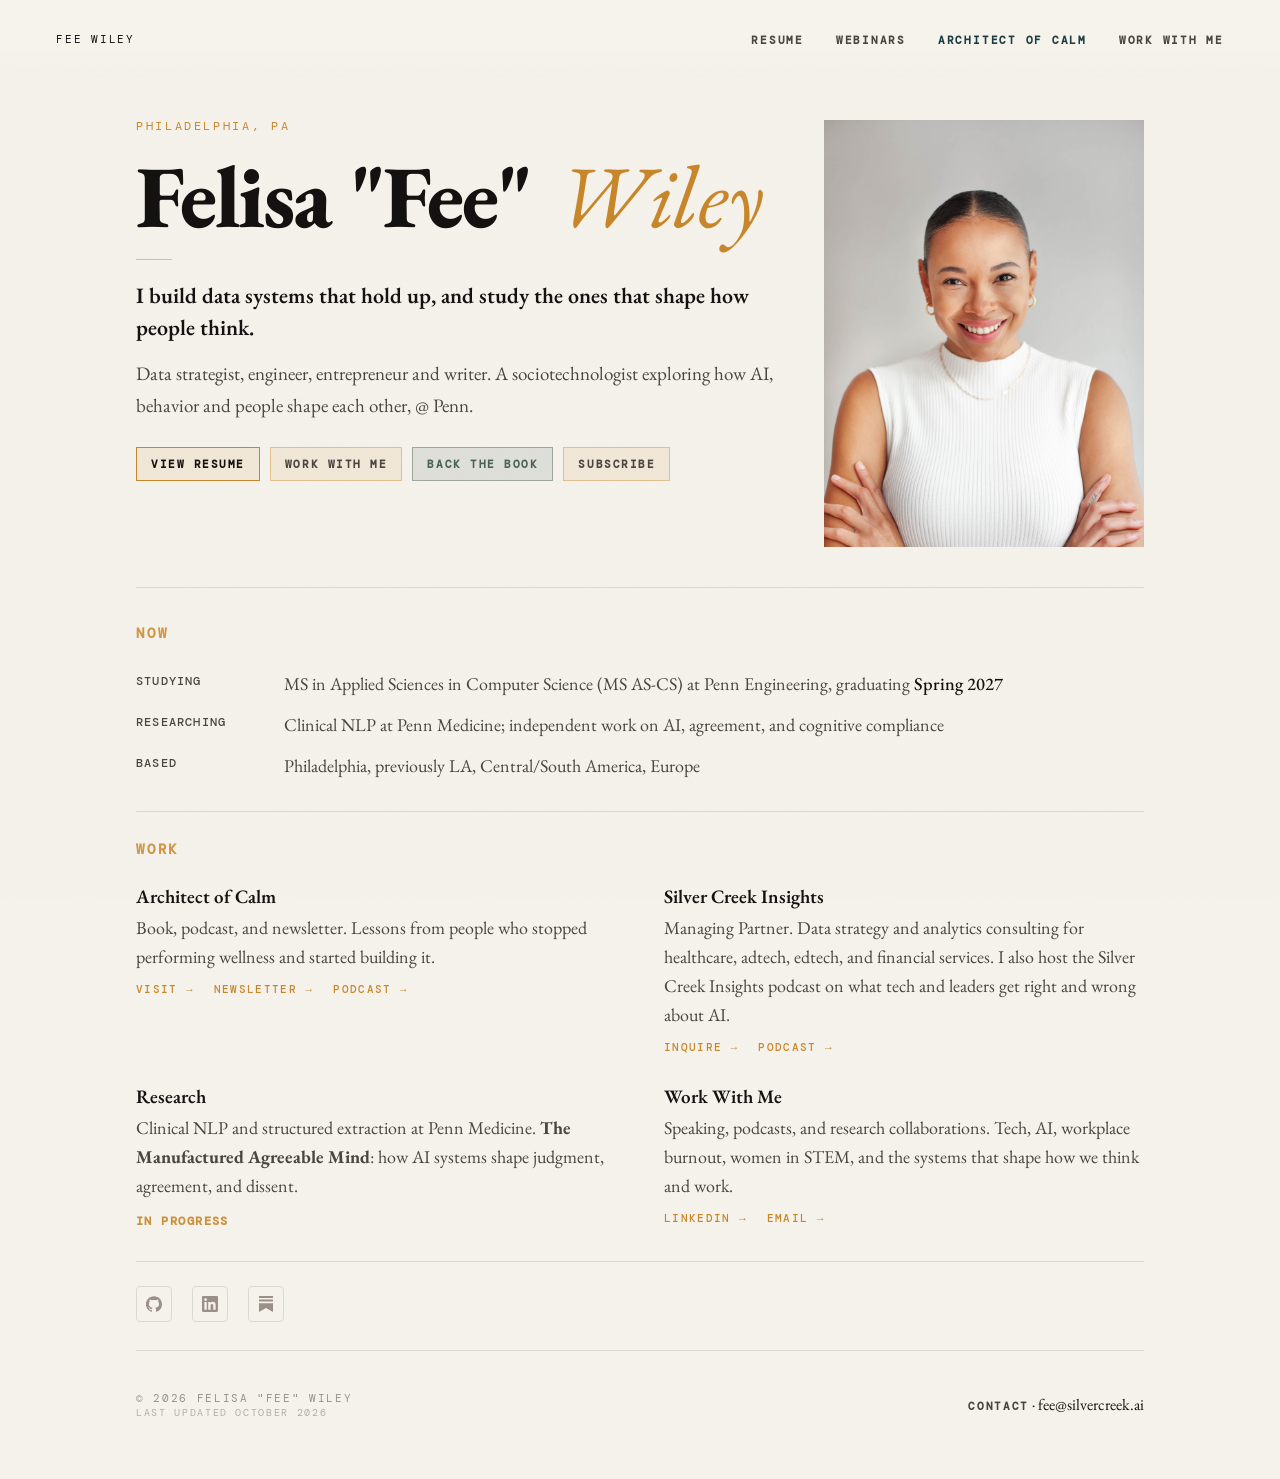
==== commit 71a15a37: "Add Subscribe button linking to Substack Co-authored-by: Felisa Wiley <felisawiley@users.noreply.git" ====
--- a/index.html
+++ b/index.html
@@ -597,6 +597,7 @@
         <a href="/resume/" class="hero-btn hero-btn-primary">View Resume</a>
         <a href="/#with-me" class="hero-btn">Work With Me</a>
         <a href="/aoc/" class="hero-btn hero-btn-aoc">Back the book</a>
+        <a href="https://felisawiley.substack.com/" class="hero-btn" target="_blank" rel="noopener">Subscribe</a>
       </div>
     </div>
 
